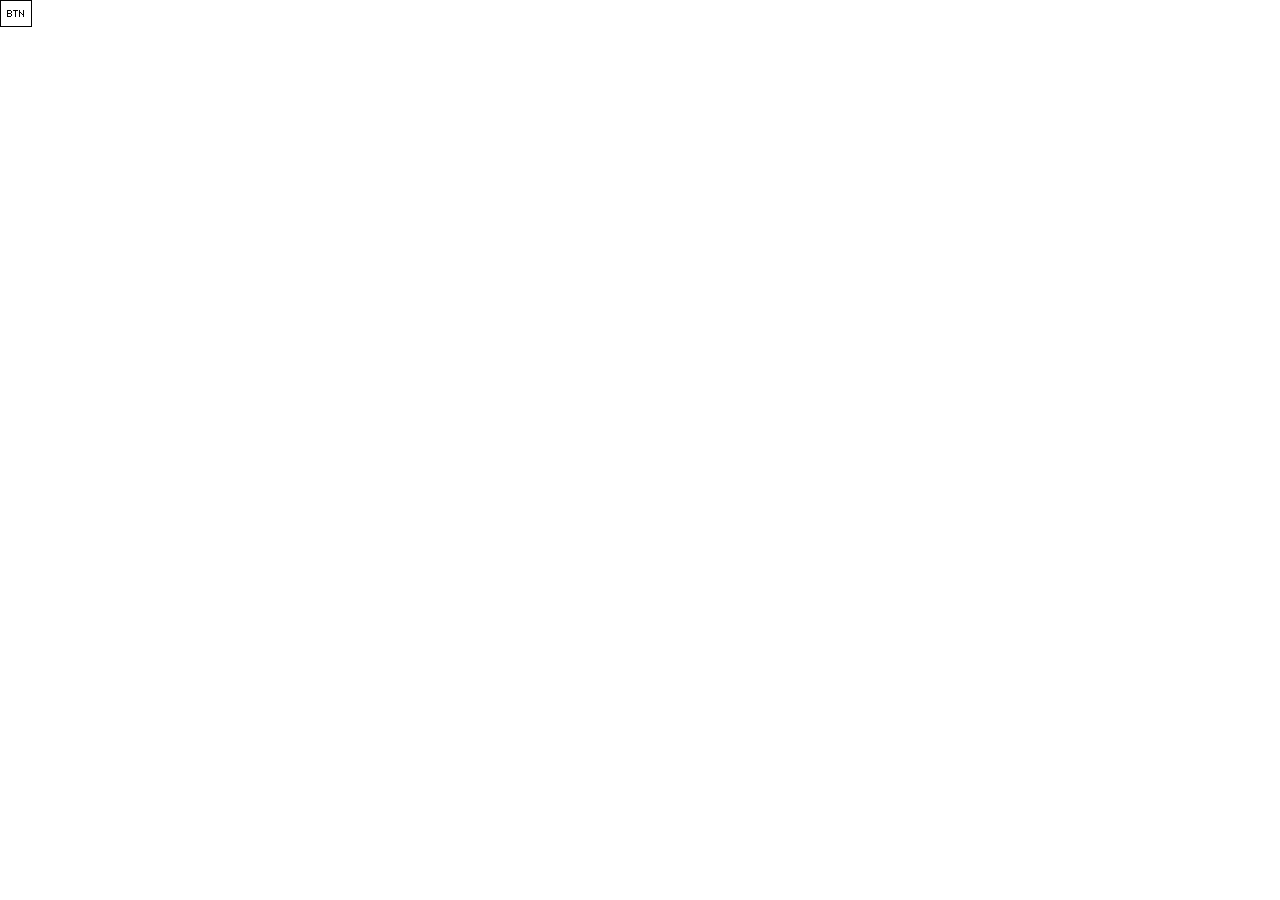
==== index.html @ 08724f61 "init" ====
<!doctype html><html lang="en"><head><meta charset="utf-8"/><meta name="viewport" content="width=device-width,initial-scale=1"/><meta name="theme-color" content="#000000"/><title>React App</title><script defer="defer" src="/static/js/main.7d514911.js"></script><link href="/static/css/main.638ff79a.css" rel="stylesheet"></head><body><noscript>You need to enable JavaScript to run this app.</noscript><div id="root"></div></body></html>
---- static/css/main.638ff79a.css ----
/*! normalize.css v8.0.1 | MIT License | github.com/necolas/normalize.css */html{-webkit-text-size-adjust:100%;line-height:1.15}body{margin:0}main{display:block}h1{font-size:2em;margin:.67em 0}hr{box-sizing:initial;height:0;overflow:visible}pre{font-family:monospace,monospace;font-size:1em}a{background-color:initial}abbr[title]{border-bottom:none;text-decoration:underline;-webkit-text-decoration:underline dotted;text-decoration:underline dotted}b,strong{font-weight:bolder}code,kbd,samp{font-family:monospace,monospace;font-size:1em}small{font-size:80%}sub,sup{font-size:75%;line-height:0;position:relative;vertical-align:initial}sub{bottom:-.25em}sup{top:-.5em}img{border-style:none}button,input,optgroup,select,textarea{font-family:inherit;font-size:100%;line-height:1.15;margin:0}button,input{overflow:visible}button,select{text-transform:none}[type=button],[type=reset],[type=submit],button{-webkit-appearance:button}[type=button]::-moz-focus-inner,[type=reset]::-moz-focus-inner,[type=submit]::-moz-focus-inner,button::-moz-focus-inner{border-style:none;padding:0}[type=button]:-moz-focusring,[type=reset]:-moz-focusring,[type=submit]:-moz-focusring,button:-moz-focusring{outline:1px dotted ButtonText}fieldset{padding:.35em .75em .625em}legend{box-sizing:border-box;color:inherit;display:table;max-width:100%;padding:0;white-space:normal}progress{vertical-align:initial}textarea{overflow:auto}[type=checkbox],[type=radio]{box-sizing:border-box;padding:0}[type=number]::-webkit-inner-spin-button,[type=number]::-webkit-outer-spin-button{height:auto}[type=search]{-webkit-appearance:textfield;outline-offset:-2px}[type=search]::-webkit-search-decoration{-webkit-appearance:none}::-webkit-file-upload-button{-webkit-appearance:button;font:inherit}details{display:block}summary{display:list-item}[hidden],template{display:none}@font-face{font-family:Thin Pixel-7;src:local("Thin Pixel-7"),url(/static/media/thin_pixel-7.6d17d729de1a547f1879.ttf) format("truetype")}*{font-family:Thin Pixel-7,monospace;line-height:1}html{font-size:20px}button{background-color:#fff;border:1px solid #000;border-radius:0}
/*# sourceMappingURL=main.638ff79a.css.map*/
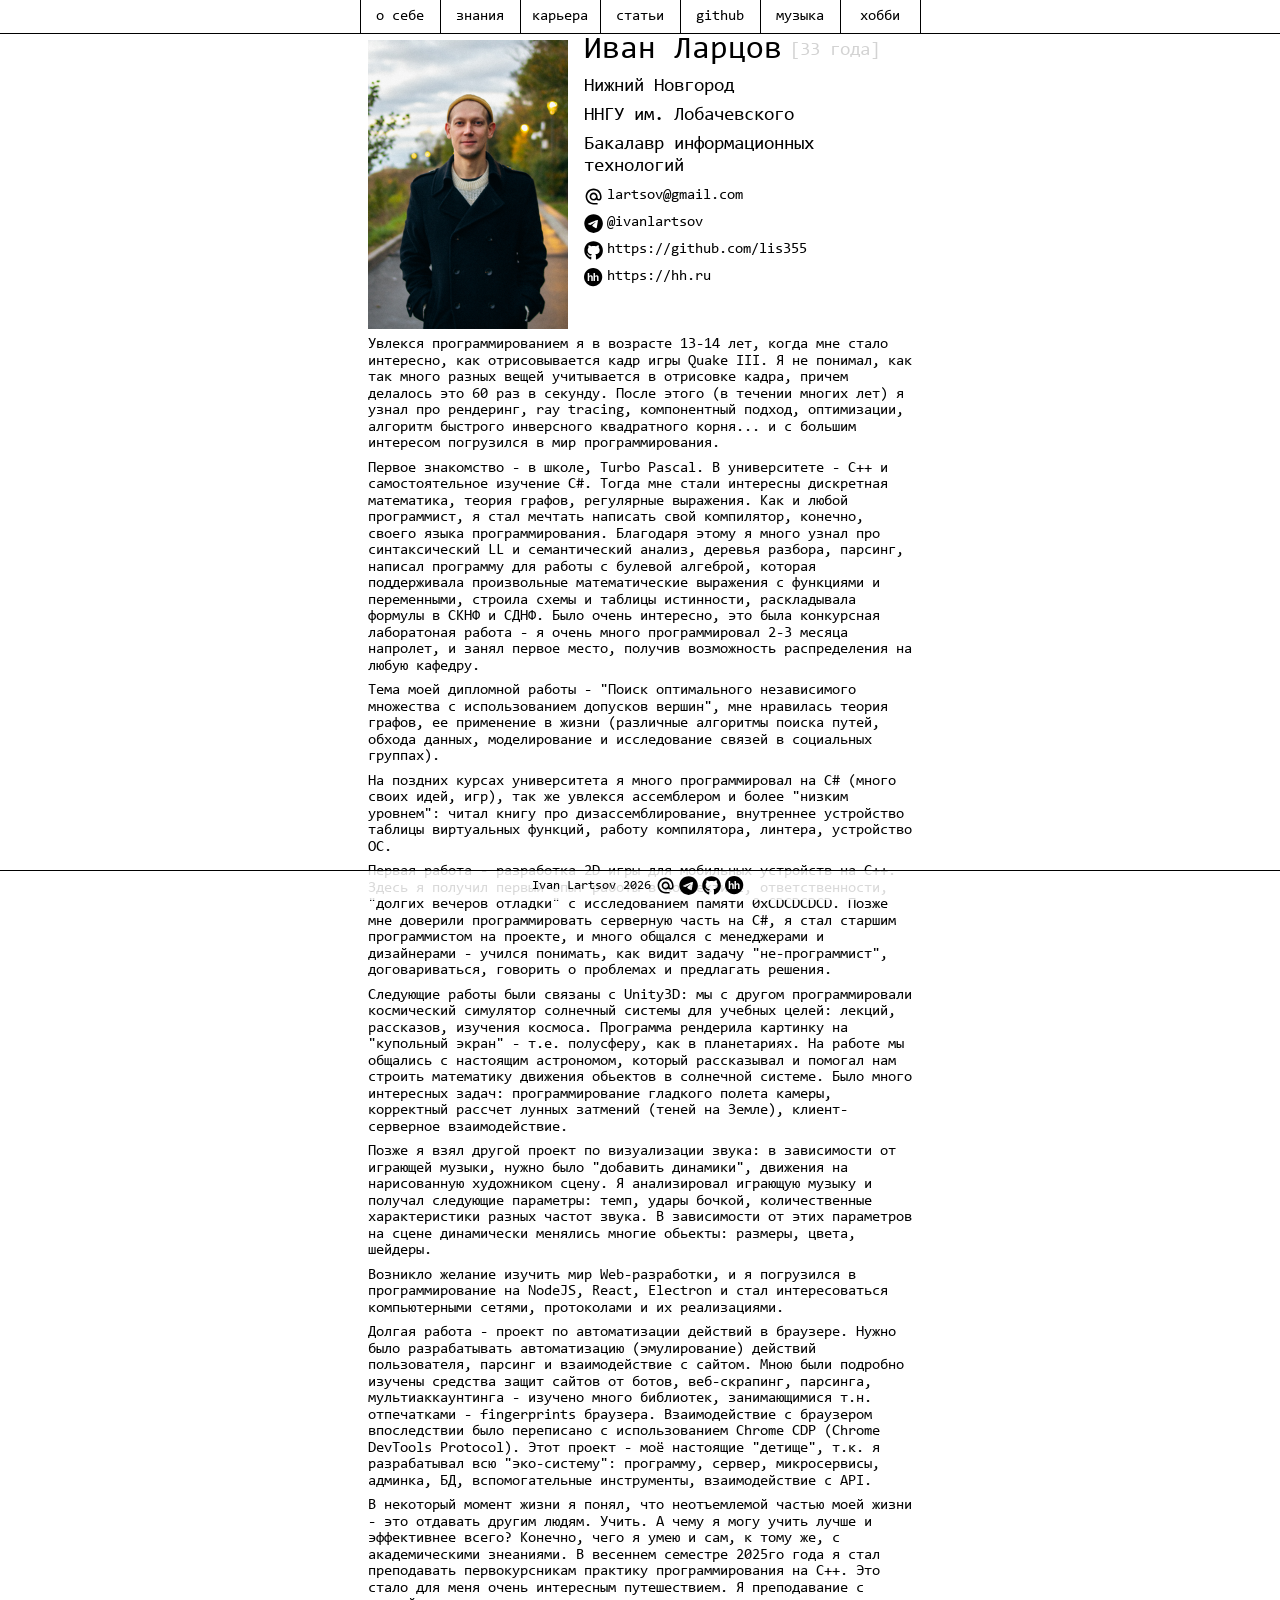
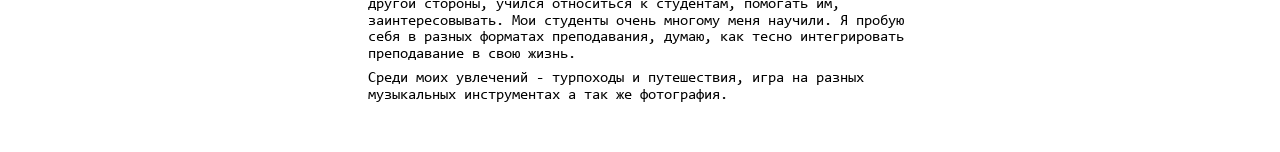
==== commit 16126cf8: "init" ====
--- a/index.html
+++ b/index.html
@@ -1 +1 @@
-<!doctype html><html lang="en"><head><meta charset="utf-8"/><meta name="viewport" content="width=device-width,initial-scale=1"/><meta name="theme-color" content="#000000"/><title>React App</title><script defer="defer" src="/static/js/main.7d514911.js"></script><link href="/static/css/main.638ff79a.css" rel="stylesheet"></head><body><noscript>You need to enable JavaScript to run this app.</noscript><div id="root"></div></body></html>+<!doctype html><html lang="en"><head><meta charset="utf-8"/><meta name="viewport" content="width=device-width,initial-scale=1"/><meta name="theme-color" content="#000000"/><link rel="icon" href="/favicon.ico"/><title>Lartsov Ivan</title><script defer="defer" src="/static/js/main.4e8dfeac.js"></script><link href="/static/css/main.17c122d2.css" rel="stylesheet"></head><body><noscript>You need to enable JavaScript to run this app.</noscript><div id="root"></div></body></html>
--- a/static/css/main.17c122d2.css
+++ b/static/css/main.17c122d2.css
@@ -0,0 +1,2 @@
+/*! normalize.css v8.0.1 | MIT License | github.com/necolas/normalize.css */html{-webkit-text-size-adjust:100%;line-height:1.15}body{margin:0}main{display:block}h1{font-size:2em;margin:.67em 0}hr{box-sizing:initial;height:0;overflow:visible}pre{font-family:monospace,monospace;font-size:1em}a{background-color:initial}abbr[title]{border-bottom:none;text-decoration:underline;-webkit-text-decoration:underline dotted;text-decoration:underline dotted}b,strong{font-weight:bolder}code,kbd,samp{font-family:monospace,monospace;font-size:1em}small{font-size:80%}sub,sup{font-size:75%;line-height:0;position:relative;vertical-align:initial}sub{bottom:-.25em}sup{top:-.5em}img{border-style:none}button,input,optgroup,select,textarea{font-family:inherit;font-size:100%;line-height:1.15;margin:0}button,input{overflow:visible}button,select{text-transform:none}[type=button],[type=reset],[type=submit],button{-webkit-appearance:button}[type=button]::-moz-focus-inner,[type=reset]::-moz-focus-inner,[type=submit]::-moz-focus-inner,button::-moz-focus-inner{border-style:none;padding:0}[type=button]:-moz-focusring,[type=reset]:-moz-focusring,[type=submit]:-moz-focusring,button:-moz-focusring{outline:1px dotted ButtonText}fieldset{padding:.35em .75em .625em}legend{box-sizing:border-box;color:inherit;display:table;max-width:100%;padding:0;white-space:normal}progress{vertical-align:initial}textarea{overflow:auto}[type=checkbox],[type=radio]{box-sizing:border-box;padding:0}[type=number]::-webkit-inner-spin-button,[type=number]::-webkit-outer-spin-button{height:auto}[type=search]{-webkit-appearance:textfield;outline-offset:-2px}[type=search]::-webkit-search-decoration{-webkit-appearance:none}::-webkit-file-upload-button{-webkit-appearance:button;font:inherit}details{display:block}summary{display:list-item}[hidden],template{display:none}*{margin:0;padding:0}p{line-height:1.1}.flex{display:flex}.flex-row{flex-direction:row}.flex-column{flex-direction:column}.flex-justify-center{justify-content:center}.flex-align-center{align-items:center}::-webkit-scrollbar{height:8px;width:8px}::-webkit-scrollbar-track{background-color:#dfe9eb;border-radius:0}::-webkit-scrollbar-track:active,::-webkit-scrollbar-track:hover{background-color:#dfe9eb}::-webkit-scrollbar-thumb{background-color:#b8c0c2;border-radius:0}::-webkit-scrollbar-thumb:active,::-webkit-scrollbar-thumb:hover{background-color:#b8c0c2}.scroll-indicator{background:#0000;height:3px;width:100%}.scroll-indicator-bar{background:#90ee90bf;height:3px;width:0}@font-face{font-family:"Consolas Monospace";font-style:normal;font-weight:400;src:url(/static/media/Consolas%20Regular.cd87e6528d4667aa9465.ttf) format("truetype")}html{overflow-y:scroll}body{font-family:"Consolas Monospace",monospace}a,a:active,a:hover,a:visited{color:inherit;text-decoration:none}.content{margin:auto}body{font-size:15px}.content{max-width:561px;min-width:561px;width:561px}.header{position:fixed;top:0;width:100%}.header-items{align-items:center;background-color:#ffffffd9;border-bottom:1px solid #000;display:flex;justify-content:center}.header .header-item{background-color:#0000;border:1px solid #000;border-bottom:none;border-top:none;cursor:pointer;flex:1 1;padding:.5rem .7rem;text-align:center;transition:background-color .15s}.header .header-item:hover{background-color:#90ee90bf}.header .header-item:not(:first-child){border-left:0}.icon{cursor:pointer;margin-right:.25rem}.icon svg{height:100%;width:100%}.icon :hover{fill:#008000cc}.main{padding:2.5rem .5rem}.main .block-vertical{margin-bottom:.5rem}.main .big-block-vertical{margin-bottom:1.5rem}.main .photo{margin-right:1rem}.main .icon{height:1.2rem;width:1.2rem}.main .link{margin-top:.15rem}.main .link p{margin:0}.main .link a:hover{fill:#008000cc;color:#008000cc}.main .link a:hover p{text-decoration:underline}.main .download-resume-button{border:1px solid #ff4500;color:#ff4500;cursor:pointer;font-size:1rem;margin-top:.15rem;padding:1px 2px 2px 3px;text-decoration:none;transition:background-color .15s}.main .download-resume-button:hover{background-color:#ff4500bf;color:#fff}.main table .v-a-top{vertical-align:top}.main table .h-a-end{text-align:end}.main table .line-box{border-bottom:1px solid #000;height:.6rem;margin-left:.25rem;margin-right:.25rem}.main table td{vertical-align:top}.main p{margin-bottom:.5rem}.main p.h{font-size:1.2rem}.main a{text-decoration:underline}.main a:hover{color:#008000cc}.footer{background-color:#ffffffd9;border-top:1px solid #000;bottom:0;position:fixed;width:100%}.footer .content{align-items:center;display:flex;flex-direction:row;justify-content:center}.footer .icons{display:flex;margin-left:.3rem;padding-bottom:.3rem;padding-top:.3rem}.footer .icons .icon{height:1.2rem;width:1.2rem}.footer p{font-size:.8rem;-webkit-user-select:none;user-select:none}.box{border:1px solid #000;height:100px;width:100px}
+/*# sourceMappingURL=main.17c122d2.css.map*/
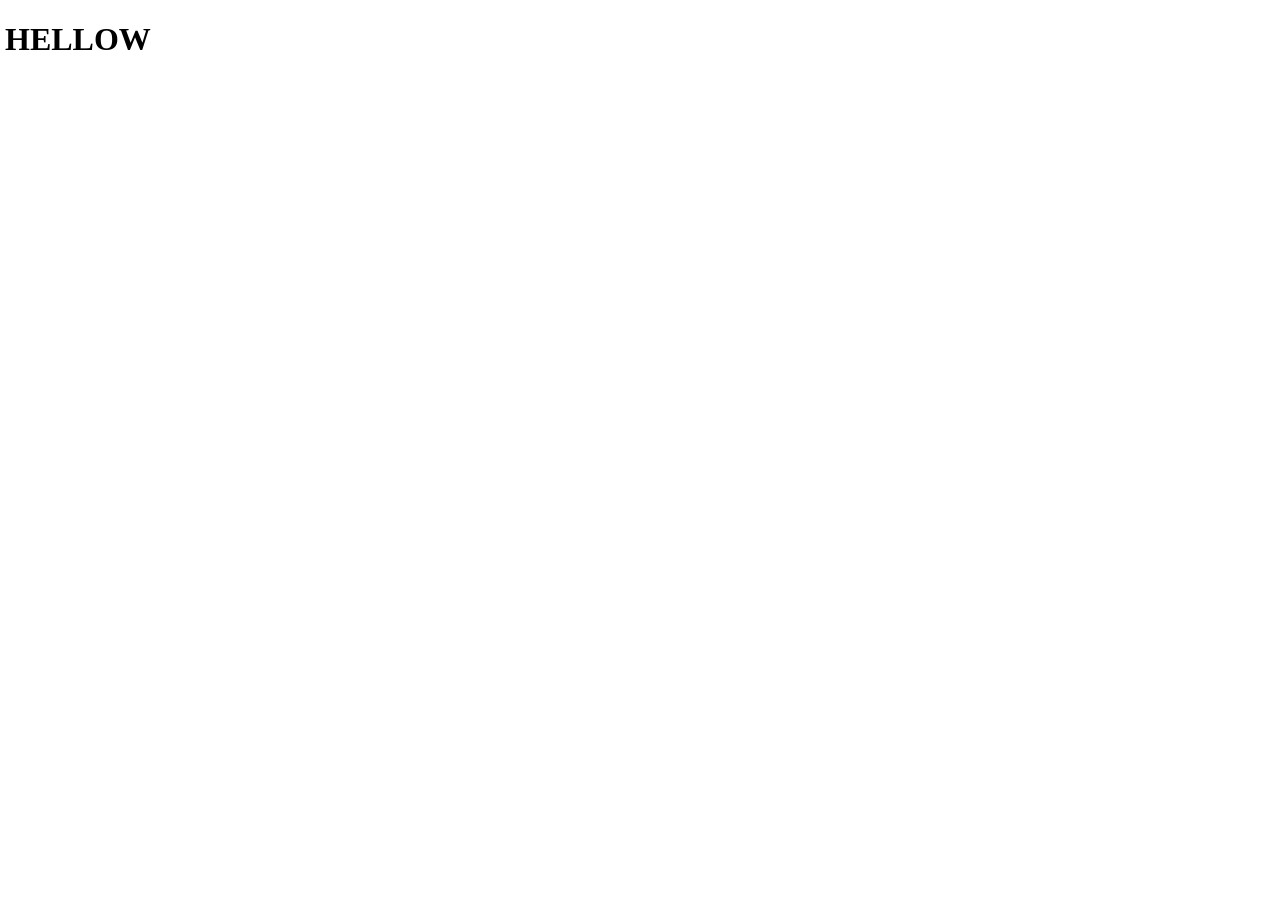
==== commit 19929f7e: "init" ====
--- a/index.html
+++ b/index.html
@@ -1 +1,26 @@
-<!doctype html><html lang="en"><head><meta charset="utf-8"/><meta name="viewport" content="width=device-width,initial-scale=1"/><meta name="theme-color" content="#000000"/><link rel="icon" href="/favicon.ico"/><title>Lartsov Ivan</title><script defer="defer" src="/static/js/main.4e8dfeac.js"></script><link href="/static/css/main.17c122d2.css" rel="stylesheet"></head><body><noscript>You need to enable JavaScript to run this app.</noscript><div id="root"></div></body></html>+<!DOCTYPE html>
+<html>
+
+<head>
+	<meta charset="utf-8">
+
+	<style>
+		body {
+			margin: 5px
+		}
+	</style>
+</head>
+
+<body>
+
+	<h1>HELLOW</h1>
+
+	<script>
+
+		"use strict";
+
+	</script>
+
+</body>
+
+</html>
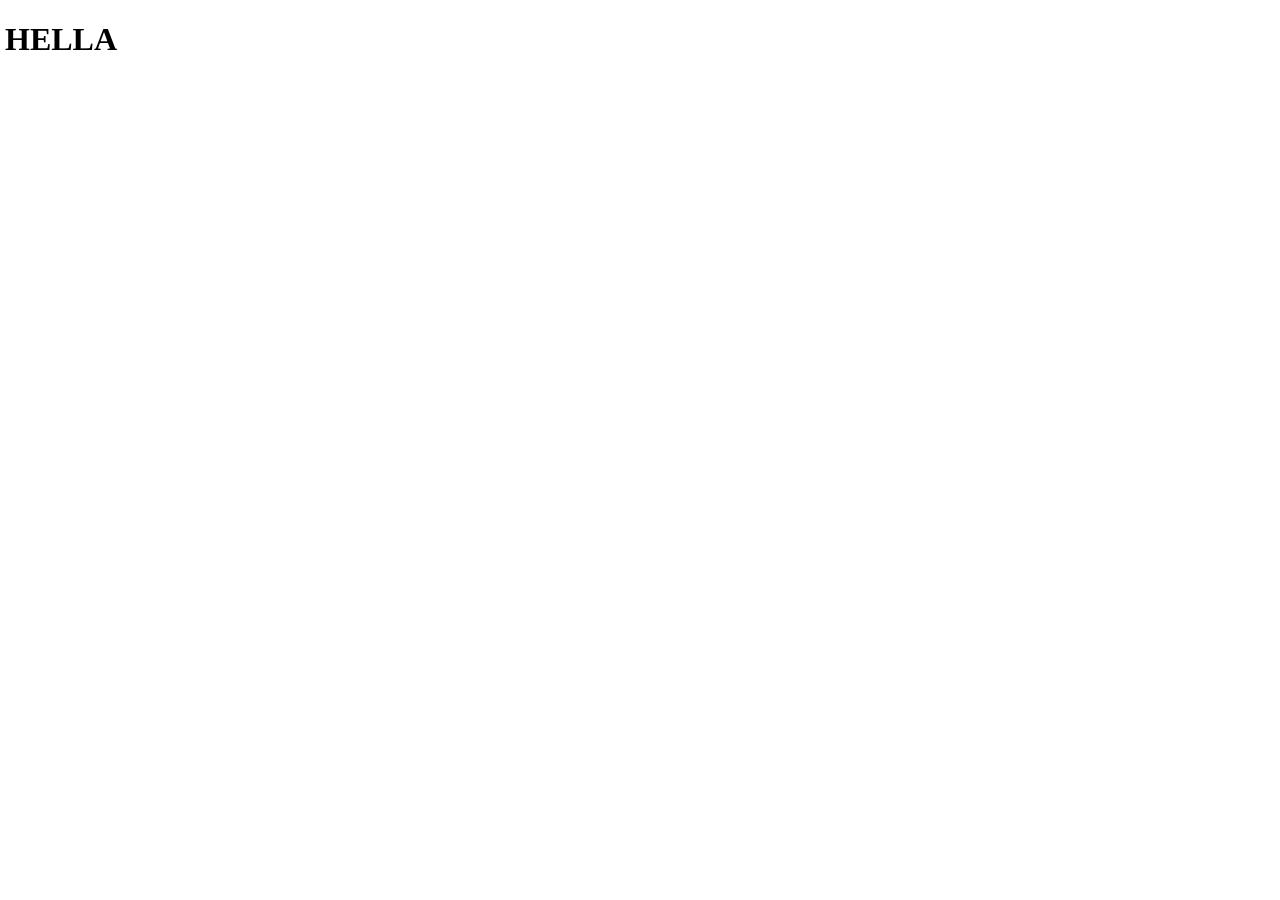
==== commit 5ebb6304: "test" ====
--- a/index.html
+++ b/index.html
@@ -1,26 +1,20 @@
 <!DOCTYPE html>
 <html>
-
 <head>
-	<meta charset="utf-8">
-
-	<style>
-		body {
-			margin: 5px
-		}
-	</style>
+    <meta charset="utf-8">
+    <style> body {
+        margin: 5px
+    } </style>
 </head>
-
 <body>
 
-	<h1>HELLOW</h1>
+<h1>HELLA</h1>
 
-	<script>
+<script>
 
-		"use strict";
+    "use strict";
 
-	</script>
+</script>
 
 </body>
-
-</html>+</html>
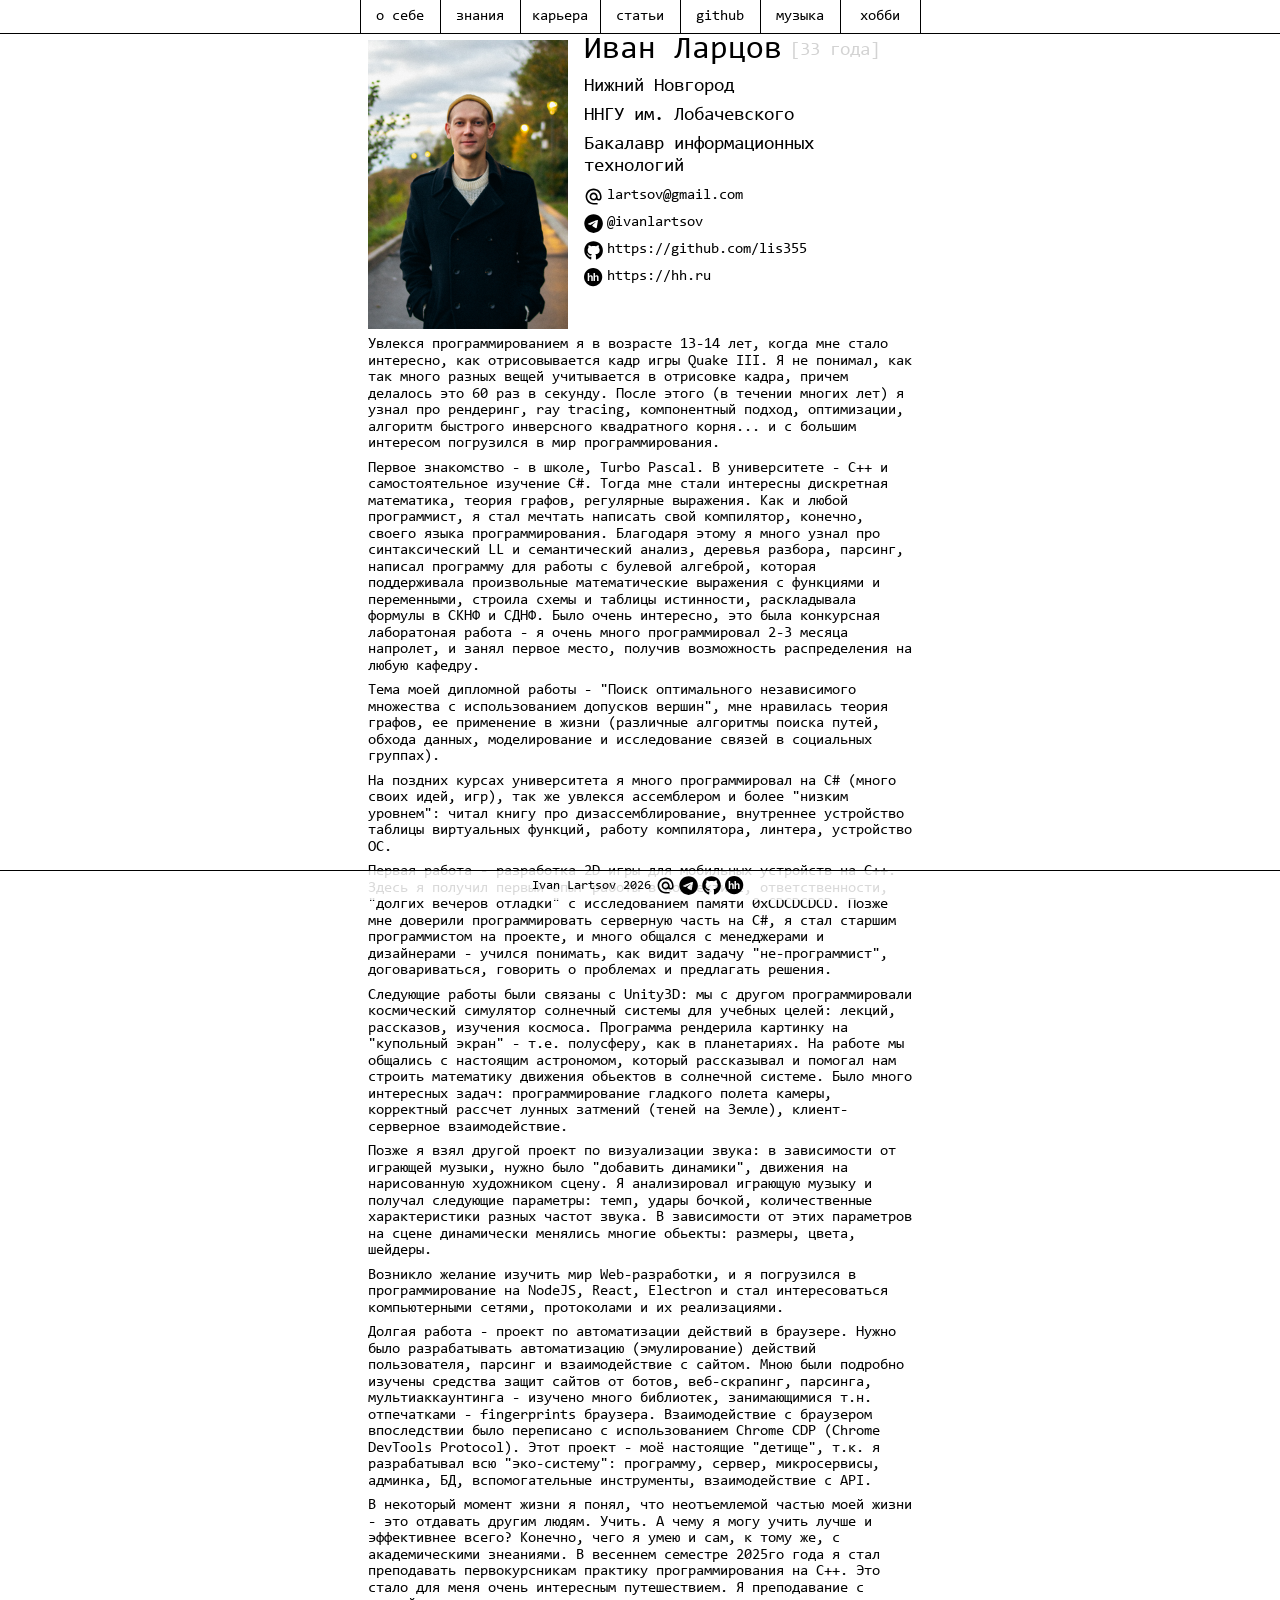
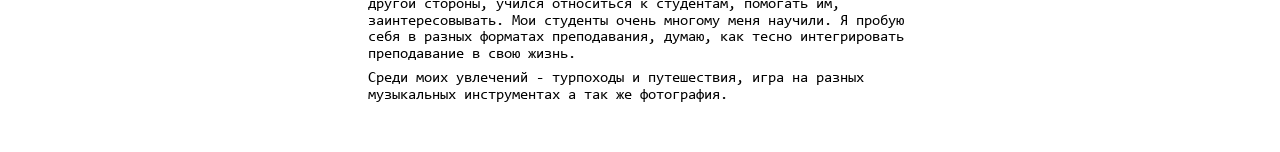
==== commit 6690c3ca: "init" ====
--- a/index.html
+++ b/index.html
@@ -1,20 +1 @@
-<!DOCTYPE html>
-<html>
-<head>
-    <meta charset="utf-8">
-    <style> body {
-        margin: 5px
-    } </style>
-</head>
-<body>
-
-<h1>HELLA</h1>
-
-<script>
-
-    "use strict";
-
-</script>
-
-</body>
-</html>
+<!doctype html><html lang="en"><head><meta charset="utf-8"/><meta name="viewport" content="width=device-width,initial-scale=1"/><meta name="theme-color" content="#000000"/><link rel="icon" href="/favicon.ico"/><title>Lartsov Ivan</title><script defer="defer" src="/static/js/main.7909a86b.js"></script><link href="/static/css/main.17c122d2.css" rel="stylesheet"></head><body><noscript>You need to enable JavaScript to run this app.</noscript><div id="root"></div></body></html>
--- a/static/css/main.17c122d2.css
+++ b/static/css/main.17c122d2.css
@@ -0,0 +1,2 @@
+/*! normalize.css v8.0.1 | MIT License | github.com/necolas/normalize.css */html{-webkit-text-size-adjust:100%;line-height:1.15}body{margin:0}main{display:block}h1{font-size:2em;margin:.67em 0}hr{box-sizing:initial;height:0;overflow:visible}pre{font-family:monospace,monospace;font-size:1em}a{background-color:initial}abbr[title]{border-bottom:none;text-decoration:underline;-webkit-text-decoration:underline dotted;text-decoration:underline dotted}b,strong{font-weight:bolder}code,kbd,samp{font-family:monospace,monospace;font-size:1em}small{font-size:80%}sub,sup{font-size:75%;line-height:0;position:relative;vertical-align:initial}sub{bottom:-.25em}sup{top:-.5em}img{border-style:none}button,input,optgroup,select,textarea{font-family:inherit;font-size:100%;line-height:1.15;margin:0}button,input{overflow:visible}button,select{text-transform:none}[type=button],[type=reset],[type=submit],button{-webkit-appearance:button}[type=button]::-moz-focus-inner,[type=reset]::-moz-focus-inner,[type=submit]::-moz-focus-inner,button::-moz-focus-inner{border-style:none;padding:0}[type=button]:-moz-focusring,[type=reset]:-moz-focusring,[type=submit]:-moz-focusring,button:-moz-focusring{outline:1px dotted ButtonText}fieldset{padding:.35em .75em .625em}legend{box-sizing:border-box;color:inherit;display:table;max-width:100%;padding:0;white-space:normal}progress{vertical-align:initial}textarea{overflow:auto}[type=checkbox],[type=radio]{box-sizing:border-box;padding:0}[type=number]::-webkit-inner-spin-button,[type=number]::-webkit-outer-spin-button{height:auto}[type=search]{-webkit-appearance:textfield;outline-offset:-2px}[type=search]::-webkit-search-decoration{-webkit-appearance:none}::-webkit-file-upload-button{-webkit-appearance:button;font:inherit}details{display:block}summary{display:list-item}[hidden],template{display:none}*{margin:0;padding:0}p{line-height:1.1}.flex{display:flex}.flex-row{flex-direction:row}.flex-column{flex-direction:column}.flex-justify-center{justify-content:center}.flex-align-center{align-items:center}::-webkit-scrollbar{height:8px;width:8px}::-webkit-scrollbar-track{background-color:#dfe9eb;border-radius:0}::-webkit-scrollbar-track:active,::-webkit-scrollbar-track:hover{background-color:#dfe9eb}::-webkit-scrollbar-thumb{background-color:#b8c0c2;border-radius:0}::-webkit-scrollbar-thumb:active,::-webkit-scrollbar-thumb:hover{background-color:#b8c0c2}.scroll-indicator{background:#0000;height:3px;width:100%}.scroll-indicator-bar{background:#90ee90bf;height:3px;width:0}@font-face{font-family:"Consolas Monospace";font-style:normal;font-weight:400;src:url(/static/media/Consolas%20Regular.cd87e6528d4667aa9465.ttf) format("truetype")}html{overflow-y:scroll}body{font-family:"Consolas Monospace",monospace}a,a:active,a:hover,a:visited{color:inherit;text-decoration:none}.content{margin:auto}body{font-size:15px}.content{max-width:561px;min-width:561px;width:561px}.header{position:fixed;top:0;width:100%}.header-items{align-items:center;background-color:#ffffffd9;border-bottom:1px solid #000;display:flex;justify-content:center}.header .header-item{background-color:#0000;border:1px solid #000;border-bottom:none;border-top:none;cursor:pointer;flex:1 1;padding:.5rem .7rem;text-align:center;transition:background-color .15s}.header .header-item:hover{background-color:#90ee90bf}.header .header-item:not(:first-child){border-left:0}.icon{cursor:pointer;margin-right:.25rem}.icon svg{height:100%;width:100%}.icon :hover{fill:#008000cc}.main{padding:2.5rem .5rem}.main .block-vertical{margin-bottom:.5rem}.main .big-block-vertical{margin-bottom:1.5rem}.main .photo{margin-right:1rem}.main .icon{height:1.2rem;width:1.2rem}.main .link{margin-top:.15rem}.main .link p{margin:0}.main .link a:hover{fill:#008000cc;color:#008000cc}.main .link a:hover p{text-decoration:underline}.main .download-resume-button{border:1px solid #ff4500;color:#ff4500;cursor:pointer;font-size:1rem;margin-top:.15rem;padding:1px 2px 2px 3px;text-decoration:none;transition:background-color .15s}.main .download-resume-button:hover{background-color:#ff4500bf;color:#fff}.main table .v-a-top{vertical-align:top}.main table .h-a-end{text-align:end}.main table .line-box{border-bottom:1px solid #000;height:.6rem;margin-left:.25rem;margin-right:.25rem}.main table td{vertical-align:top}.main p{margin-bottom:.5rem}.main p.h{font-size:1.2rem}.main a{text-decoration:underline}.main a:hover{color:#008000cc}.footer{background-color:#ffffffd9;border-top:1px solid #000;bottom:0;position:fixed;width:100%}.footer .content{align-items:center;display:flex;flex-direction:row;justify-content:center}.footer .icons{display:flex;margin-left:.3rem;padding-bottom:.3rem;padding-top:.3rem}.footer .icons .icon{height:1.2rem;width:1.2rem}.footer p{font-size:.8rem;-webkit-user-select:none;user-select:none}.box{border:1px solid #000;height:100px;width:100px}
+/*# sourceMappingURL=main.17c122d2.css.map*/
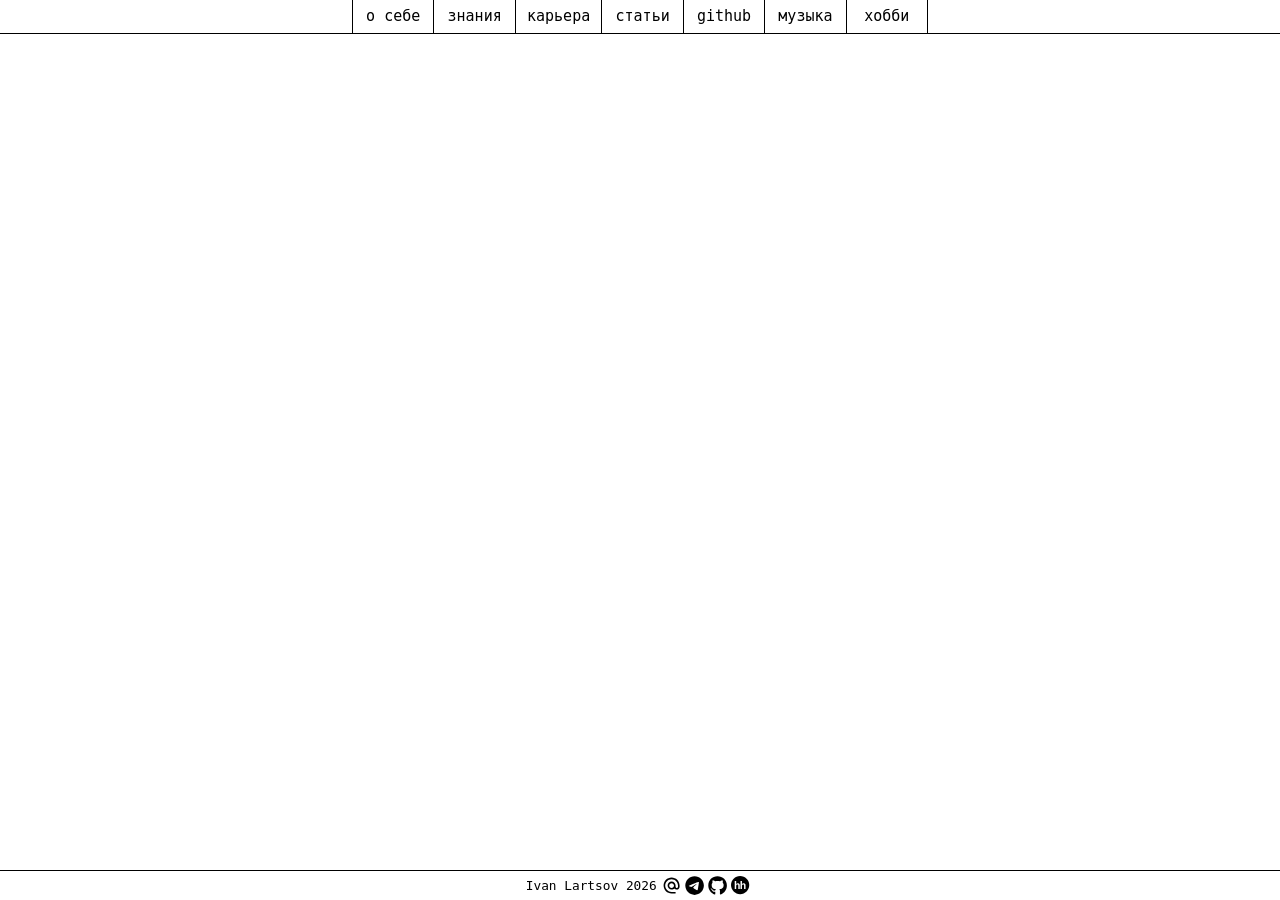
==== commit e3dcd9ad: "init" ====
--- a/index.html
+++ b/index.html
@@ -1 +1 @@
-<!doctype html><html lang="en"><head><meta charset="utf-8"/><meta name="viewport" content="width=device-width,initial-scale=1"/><meta name="theme-color" content="#000000"/><link rel="icon" href="/favicon.ico"/><title>Lartsov Ivan</title><script defer="defer" src="/static/js/main.7909a86b.js"></script><link href="/static/css/main.17c122d2.css" rel="stylesheet"></head><body><noscript>You need to enable JavaScript to run this app.</noscript><div id="root"></div></body></html>+<!doctype html><html lang="en"><head><meta charset="utf-8"/><meta name="viewport" content="width=device-width,initial-scale=1"/><meta name="theme-color" content="#000000"/><link rel="icon" href="/favicon.ico"/><title>Lartsov Ivan</title><script defer="defer" src="/static/js/main.160a6041.js"></script><link href="/static/css/main.2522fb17.css" rel="stylesheet"></head><body><noscript>You need to enable JavaScript to run this app.</noscript><div id="root"></div></body></html>
--- a/static/css/main.2522fb17.css
+++ b/static/css/main.2522fb17.css
@@ -0,0 +1,2 @@
+/*! normalize.css v8.0.1 | MIT License | github.com/necolas/normalize.css */html{-webkit-text-size-adjust:100%;line-height:1.15}body{margin:0}main{display:block}h1{font-size:2em;margin:.67em 0}hr{box-sizing:initial;height:0;overflow:visible}pre{font-family:monospace,monospace;font-size:1em}a{background-color:initial}abbr[title]{border-bottom:none;text-decoration:underline;-webkit-text-decoration:underline dotted;text-decoration:underline dotted}b,strong{font-weight:bolder}code,kbd,samp{font-family:monospace,monospace;font-size:1em}small{font-size:80%}sub,sup{font-size:75%;line-height:0;position:relative;vertical-align:initial}sub{bottom:-.25em}sup{top:-.5em}img{border-style:none}button,input,optgroup,select,textarea{font-family:inherit;font-size:100%;line-height:1.15;margin:0}button,input{overflow:visible}button,select{text-transform:none}[type=button],[type=reset],[type=submit],button{-webkit-appearance:button}[type=button]::-moz-focus-inner,[type=reset]::-moz-focus-inner,[type=submit]::-moz-focus-inner,button::-moz-focus-inner{border-style:none;padding:0}[type=button]:-moz-focusring,[type=reset]:-moz-focusring,[type=submit]:-moz-focusring,button:-moz-focusring{outline:1px dotted ButtonText}fieldset{padding:.35em .75em .625em}legend{box-sizing:border-box;color:inherit;display:table;max-width:100%;padding:0;white-space:normal}progress{vertical-align:initial}textarea{overflow:auto}[type=checkbox],[type=radio]{box-sizing:border-box;padding:0}[type=number]::-webkit-inner-spin-button,[type=number]::-webkit-outer-spin-button{height:auto}[type=search]{-webkit-appearance:textfield;outline-offset:-2px}[type=search]::-webkit-search-decoration{-webkit-appearance:none}::-webkit-file-upload-button{-webkit-appearance:button;font:inherit}details{display:block}summary{display:list-item}[hidden],template{display:none}*{margin:0;padding:0}body{font-family:monospace;font-size:15px}p{line-height:1.1}.flex{display:flex}.flex-row{flex-direction:row}.flex-column{flex-direction:column}.flex-justify-center{justify-content:center}.flex-align-center{align-items:center}.scroll-indicator{background:#0000;height:3px;width:100%}.scroll-indicator-bar{background:#90ee90bf;height:3px;width:0}html{overflow-y:scroll}a,a:active,a:hover,a:visited{color:inherit;text-decoration:none}.content{margin:auto;min-width:576px;width:576px}@media only screen and (max-width:480px){.content{min-width:100vw;width:100vw}}.header{position:fixed;top:0;width:100%}.header-items{align-items:center;background-color:#ffffffd9;border-bottom:1px solid #000;display:flex;justify-content:center}.header .header-item{background-color:#0000;border:1px solid #000;border-bottom:none;border-top:none;cursor:pointer;flex:1 1;padding:.5rem .7rem;text-align:center}.header .header-item:hover{background-color:#90ee90bf}.header .header-item:not(:first-child){border-left:0}.icon{cursor:pointer;margin-right:.25rem}.icon svg{height:100%;width:100%}.icon :hover{fill:#008000cc}.main{padding:2.5rem .5rem}.main .block-vertical~.block-vertical{margin-top:.5rem}.main .photo{margin-right:1rem}.main .icon{height:1.2rem;width:1.2rem}.main .link{margin-top:.15rem}.main .link a:hover{fill:#008000cc;color:#008000cc}.main .link a:hover p{text-decoration:underline}.main .download-resume-button{border:1px solid #ff4500;color:#ff4500;cursor:pointer;font-size:1rem;margin-top:.15rem;padding:1px 2px 2px 3px}.main .download-resume-button:hover{background-color:#ff4500bf;color:#fff}.main table .v-a-top{vertical-align:top}.main table .line-box{border-bottom:1px solid #000;height:.5rem;margin-left:.25rem;margin-right:.25rem}.footer{background-color:#ffffffd9;border-top:1px solid #000;bottom:0;position:fixed;width:100%}.footer .content{align-items:center;display:flex;flex-direction:row;justify-content:center}.footer .icons{display:flex;margin-left:.3rem;padding-bottom:.3rem;padding-top:.3rem}.footer .icons .icon{height:1.2rem;width:1.2rem}.footer p{font-size:.8rem;-webkit-user-select:none;user-select:none}.box{border:1px solid #000;height:100px;width:100px}
+/*# sourceMappingURL=main.2522fb17.css.map*/
